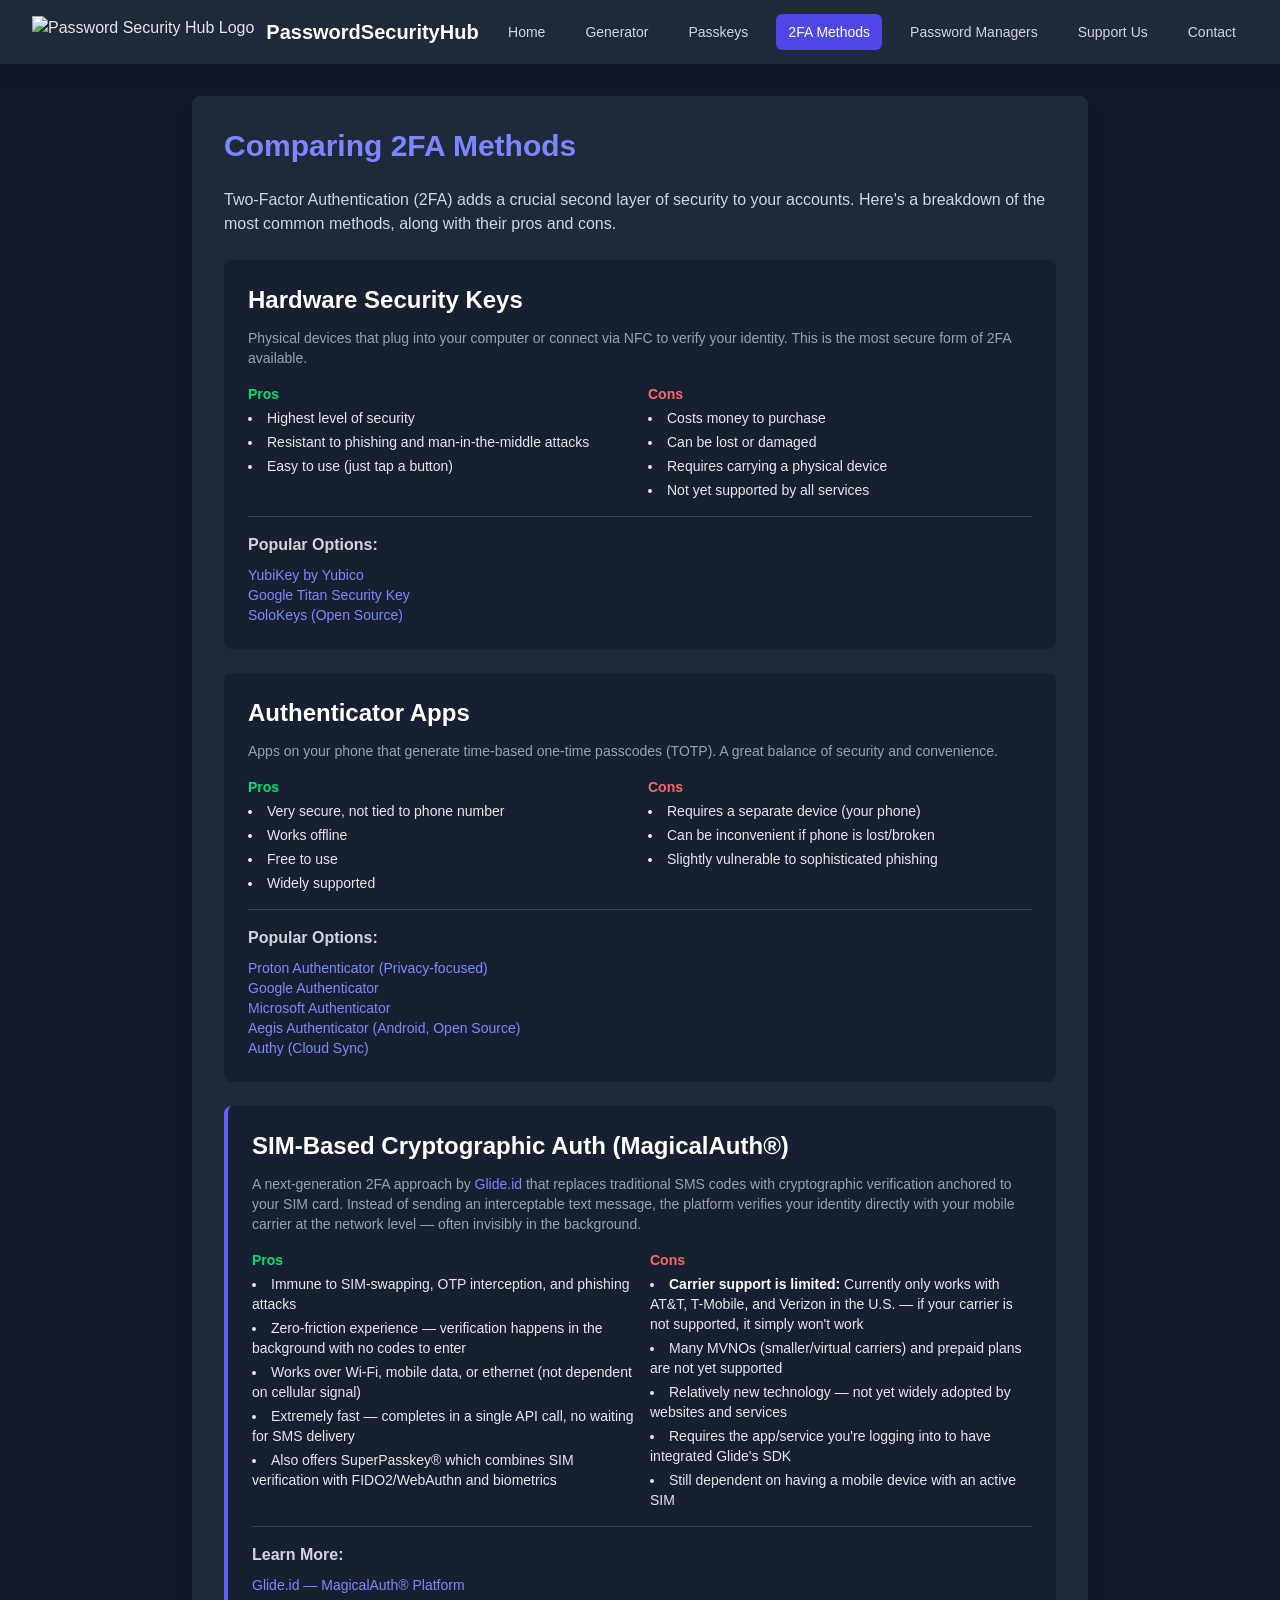
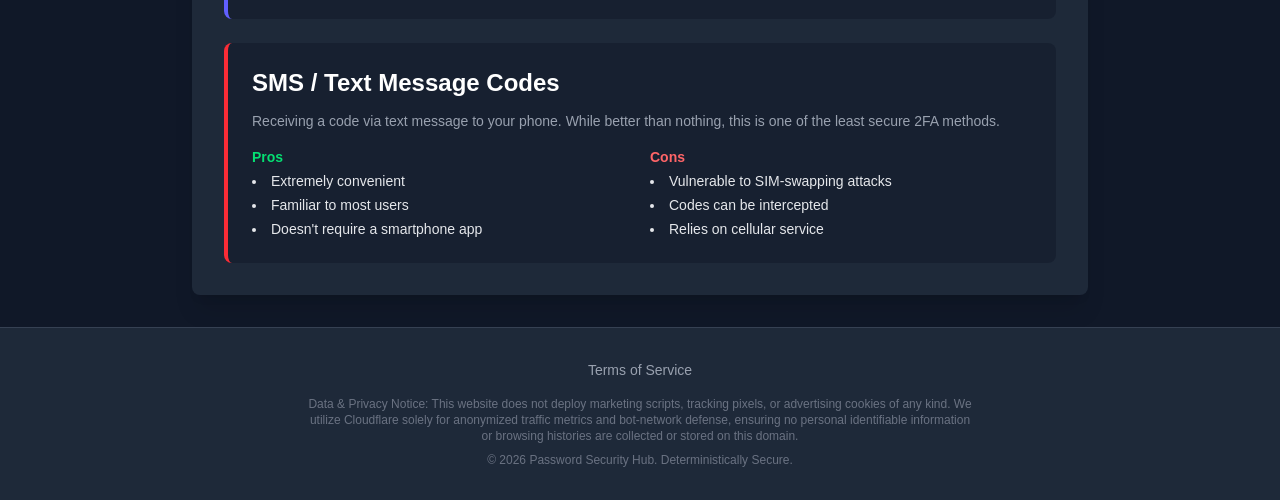
==== 2fa.html @ 4a448cb7 "inital upload" ====
<!DOCTYPE html>
<html lang="en">
<head>
    <meta charset="UTF-8">
    <meta name="viewport" content="width=device-width, initial-scale=1.0">
    <title>2FA Methods - Password Security Hub</title>

    <!-- Favicon -->
    <link rel="icon" type="image/png" href="/favicon-96x96.png" sizes="96x96" />
    <link rel="icon" type="image/svg+xml" href="/favicon.svg" />
    <link rel="shortcut icon" href="/favicon.ico" />
    <link rel="apple-touch-icon" sizes="180x180" href="/apple-touch-icon.png" />

    <!-- PWA Manifest and Theme Color -->
    <link rel="manifest" href="manifest.json">
    <meta name="theme-color" content="#4F46E5">

    <!-- Tailwind CSS for styling -->
    <link rel="stylesheet" href="styles.css">
</head>
<body class="bg-gray-900 text-gray-200">

    <div id="app" class="min-h-screen flex flex-col">
        <!-- Header and Navigation -->
        <header class="bg-gray-800 shadow-lg sticky top-0 z-50">
            <nav class="container mx-auto px-4 sm:px-6 lg:px-8">
                <div class="flex items-center justify-between h-16">
                    <div class="flex-shrink-0 flex items-center cursor-pointer" onclick="window.location.href='index.html'">
                        <img class="h-8 w-auto" src="https://placehold.co/128x128/4F46E5/FFFFFF?text=PSH" alt="Password Security Hub Logo">
                        <span class="text-xl font-bold text-white ml-3">PasswordSecurityHub</span>
                    </div>
                    <!-- Desktop Menu -->
                    <div class="hidden lg:flex items-baseline space-x-4">
                        <a href="index.html" id="nav-home" class="nav-link px-3 py-2 rounded-md text-sm font-medium text-gray-300">Home</a>
                        <a href="generator.html" id="nav-generator" class="nav-link px-3 py-2 rounded-md text-sm font-medium text-gray-300">Generator</a>
                        <a href="passkeys.html" id="nav-passkeys" class="nav-link px-3 py-2 rounded-md text-sm font-medium text-gray-300">Passkeys</a>
                        <a href="2fa.html" id="nav-2fa" class="nav-link active px-3 py-2 rounded-md text-sm font-medium text-gray-300">2FA Methods</a>
                        <a href="managers.html" id="nav-managers" class="nav-link px-3 py-2 rounded-md text-sm font-medium text-gray-300">Password Managers</a>
                        <a href="support.html" id="nav-support" class="nav-link px-3 py-2 rounded-md text-sm font-medium text-gray-300">Support Us</a>
                        <a href="contact.html" id="nav-contact" class="nav-link px-3 py-2 rounded-md text-sm font-medium text-gray-300">Contact</a>
                    </div>
                    <!-- Hamburger Button -->
                    <div class="lg:hidden">
                        <button id="hamburger-button" class="inline-flex items-center justify-center p-2 rounded-md text-gray-400 hover:text-white hover:bg-gray-700 focus:outline-none focus:ring-2 focus:ring-inset focus:ring-white">
                            <span class="sr-only">Open main menu</span>
                            <svg id="hamburger-open-icon" class="block h-6 w-6" xmlns="http://www.w3.org/2000/svg" fill="none" viewBox="0 0 24 24" stroke="currentColor" aria-hidden="true">
                                <path stroke-linecap="round" stroke-linejoin="round" stroke-width="2" d="M4 6h16M4 12h16M4 18h16" />
                            </svg>
                            <svg id="hamburger-close-icon" class="hidden h-6 w-6" xmlns="http://www.w3.org/2000/svg" fill="none" viewBox="0 0 24 24" stroke="currentColor" aria-hidden="true">
                                <path stroke-linecap="round" stroke-linejoin="round" stroke-width="2" d="M6 18L18 6M6 6l12 12" />
                            </svg>
                        </button>
                    </div>
                </div>
            </nav>
            <!-- Mobile menu -->
            <div id="mobile-menu" class="lg:hidden hidden">
                <div class="px-2 pt-2 pb-3 space-y-1 sm:px-3">
                    <a href="index.html" id="mobile-nav-home" class="nav-link block px-3 py-2 rounded-md text-base font-medium text-gray-300">Home</a>
                    <a href="generator.html" id="mobile-nav-generator" class="nav-link block px-3 py-2 rounded-md text-base font-medium text-gray-300">Generator</a>
                    <a href="passkeys.html" id="mobile-nav-passkeys" class="nav-link block px-3 py-2 rounded-md text-base font-medium text-gray-300">Passkeys</a>
                    <a href="2fa.html" id="mobile-nav-2fa" class="nav-link active block px-3 py-2 rounded-md text-base font-medium text-gray-300">2FA Methods</a>
                    <a href="managers.html" id="mobile-nav-managers" class="nav-link block px-3 py-2 rounded-md text-base font-medium text-gray-300">Password Managers</a>
                    <a href="support.html" id="mobile-nav-support" class="nav-link block px-3 py-2 rounded-md text-base font-medium text-gray-300">Support Us</a>
                    <a href="contact.html" id="mobile-nav-contact" class="nav-link block px-3 py-2 rounded-md text-base font-medium text-gray-300">Contact</a>
                </div>
            </div>
        </header>

        <!-- Main Content -->
        <main class="flex-grow container mx-auto px-4 sm:px-6 lg:px-8 py-8">
            <div class="max-w-4xl mx-auto space-y-6">
                <div class="bg-gray-800 p-8 rounded-lg shadow-xl space-y-6">
                    <h2 class="text-3xl font-bold text-indigo-400">Comparing 2FA Methods</h2>
                    <p class="text-gray-300">Two-Factor Authentication (2FA) adds a crucial second layer of security to your accounts. Here's a breakdown of the most common methods, along with their pros and cons.</p>

                    <div class="bg-gray-900/50 p-6 rounded-lg">
                        <h3 class="text-2xl font-semibold mb-3 text-white">Hardware Security Keys</h3>
                        <p class="mb-4 text-sm text-gray-400">Physical devices that plug into your computer or connect via NFC to verify your identity. This is the most secure form of 2FA available.</p>
                        <div class="grid grid-cols-1 md:grid-cols-2 gap-4 text-sm">
                            <div><h4 class="font-bold text-green-400 mb-1">Pros</h4><ul class="list-disc list-inside space-y-1"><li>Highest level of security</li><li>Resistant to phishing and man-in-the-middle attacks</li><li>Easy to use (just tap a button)</li></ul></div>
                            <div><h4 class="font-bold text-red-400 mb-1">Cons</h4><ul class="list-disc list-inside space-y-1"><li>Costs money to purchase</li><li>Can be lost or damaged</li><li>Requires carrying a physical device</li><li>Not yet supported by all services</li></ul></div>
                        </div>
                        <div class="mt-4 border-t border-gray-700 pt-4">
                            <h4 class="font-semibold text-gray-300 mb-2">Popular Options:</h4>
                            <div class="text-sm space-y-1">
                                <a href="https://www.yubico.com/products/" target="_blank" rel="noopener noreferrer" class="font-medium text-indigo-400 hover:underline">YubiKey by Yubico</a><br>
                                <a href="https://store.google.com/product/titan_security_key" target="_blank" rel="noopener noreferrer" class="font-medium text-indigo-400 hover:underline">Google Titan Security Key</a><br>
                                <a href="https://solokeys.com/" target="_blank" rel="noopener noreferrer" class="font-medium text-indigo-400 hover:underline">SoloKeys (Open Source)</a>
                            </div>
                        </div>
                    </div>
                    <div class="bg-gray-900/50 p-6 rounded-lg">
                        <h3 class="text-2xl font-semibold mb-3 text-white">Authenticator Apps</h3>
                        <p class="mb-4 text-sm text-gray-400">Apps on your phone that generate time-based one-time passcodes (TOTP). A great balance of security and convenience.</p>
                        <div class="grid grid-cols-1 md:grid-cols-2 gap-4 text-sm">
                            <div><h4 class="font-bold text-green-400 mb-1">Pros</h4><ul class="list-disc list-inside space-y-1"><li>Very secure, not tied to phone number</li><li>Works offline</li><li>Free to use</li><li>Widely supported</li></ul></div>
                            <div><h4 class="font-bold text-red-400 mb-1">Cons</h4><ul class="list-disc list-inside space-y-1"><li>Requires a separate device (your phone)</li><li>Can be inconvenient if phone is lost/broken</li><li>Slightly vulnerable to sophisticated phishing</li></ul></div>
                        </div>
                        <div class="mt-4 border-t border-gray-700 pt-4">
                            <h4 class="font-semibold text-gray-300 mb-2">Popular Options:</h4>
                            <div class="text-sm space-y-1">
                                <a href="https://proton.me/authenticator" target="_blank" rel="noopener noreferrer" class="font-medium text-indigo-400 hover:underline">Proton Authenticator (Privacy-focused)</a><br>
                                <a href="https://play.google.com/store/apps/details?id=com.google.android.apps.authenticator2" target="_blank" rel="noopener noreferrer" class="font-medium text-indigo-400 hover:underline">Google Authenticator</a><br>
                                <a href="https://www.microsoft.com/en-us/security/mobile-authenticator-app" target="_blank" rel="noopener noreferrer" class="font-medium text-indigo-400 hover:underline">Microsoft Authenticator</a><br>
                                <a href="https://getaegis.app/" target="_blank" rel="noopener noreferrer" class="font-medium text-indigo-400 hover:underline">Aegis Authenticator (Android, Open Source)</a><br>
                                <a href="https://authy.com/" target="_blank" rel="noopener noreferrer" class="font-medium text-indigo-400 hover:underline">Authy (Cloud Sync)</a>
                            </div>
                        </div>
                    </div>
                    <div class="bg-gray-900/50 p-6 rounded-lg border-l-4 border-indigo-500">
                        <h3 class="text-2xl font-semibold mb-3 text-white">SIM-Based Cryptographic Auth (MagicalAuth®)</h3>
                        <p class="mb-4 text-sm text-gray-400">A next-generation 2FA approach by <a href="https://glide.id" target="_blank" rel="noopener noreferrer" class="text-indigo-400 hover:underline">Glide.id</a> that replaces traditional SMS codes with cryptographic verification anchored to your SIM card. Instead of sending an interceptable text message, the platform verifies your identity directly with your mobile carrier at the network level — often invisibly in the background.</p>
                        <div class="grid grid-cols-1 md:grid-cols-2 gap-4 text-sm">
                            <div>
                                <h4 class="font-bold text-green-400 mb-1">Pros</h4>
                                <ul class="list-disc list-inside space-y-1">
                                    <li>Immune to SIM-swapping, OTP interception, and phishing attacks</li>
                                    <li>Zero-friction experience — verification happens in the background with no codes to enter</li>
                                    <li>Works over Wi-Fi, mobile data, or ethernet (not dependent on cellular signal)</li>
                                    <li>Extremely fast — completes in a single API call, no waiting for SMS delivery</li>
                                    <li>Also offers SuperPasskey® which combines SIM verification with FIDO2/WebAuthn and biometrics</li>
                                </ul>
                            </div>
                            <div>
                                <h4 class="font-bold text-red-400 mb-1">Cons</h4>
                                <ul class="list-disc list-inside space-y-1">
                                    <li><strong class="text-white">Carrier support is limited:</strong> Currently only works with AT&T, T-Mobile, and Verizon in the U.S. — if your carrier is not supported, it simply won't work</li>
                                    <li>Many MVNOs (smaller/virtual carriers) and prepaid plans are not yet supported</li>
                                    <li>Relatively new technology — not yet widely adopted by websites and services</li>
                                    <li>Requires the app/service you're logging into to have integrated Glide's SDK</li>
                                    <li>Still dependent on having a mobile device with an active SIM</li>
                                </ul>
                            </div>
                        </div>
                        <div class="mt-4 border-t border-gray-700 pt-4">
                            <h4 class="font-semibold text-gray-300 mb-2">Learn More:</h4>
                            <div class="text-sm space-y-1">
                                <a href="https://glide.id" target="_blank" rel="noopener noreferrer" class="font-medium text-indigo-400 hover:underline">Glide.id — MagicalAuth® Platform</a>
                            </div>
                        </div>
                    </div>
                    <div class="bg-gray-900/50 p-6 rounded-lg border-l-4 border-red-500">
                        <h3 class="text-2xl font-semibold mb-3 text-white">SMS / Text Message Codes</h3>
                        <p class="mb-4 text-sm text-gray-400">Receiving a code via text message to your phone. While better than nothing, this is one of the least secure 2FA methods.</p>
                        <div class="grid grid-cols-1 md:grid-cols-2 gap-4 text-sm">
                            <div>
                                <h4 class="font-bold text-green-400 mb-1">Pros</h4>
                                <ul class="list-disc list-inside space-y-1">
                                    <li>Extremely convenient</li>
                                    <li>Familiar to most users</li>
                                    <li>Doesn't require a smartphone app</li>
                                </ul>
                            </div>
                            <div>
                                <h4 class="font-bold text-red-400 mb-1">Cons</h4>
                                <ul class="list-disc list-inside space-y-1">
                                    <li>Vulnerable to SIM-swapping attacks</li>
                                    <li>Codes can be intercepted</li>
                                    <li>Relies on cellular service</li>
                                </ul>
                            </div>
                        </div>
                    </div>
                </div>
            </div>
        </main>

        <!-- Footer -->
        <footer class="bg-gray-800 border-t border-gray-700 py-8">
            <div class="container mx-auto px-4 text-center">
                <div class="flex justify-center space-x-6 mb-4 text-sm text-gray-400">
                    <a href="tos.html" class="hover:text-white">Terms of Service</a>
                </div>
                <p class="text-xs text-gray-500 max-w-2xl mx-auto mb-2">Data & Privacy Notice: This website does not deploy marketing scripts, tracking pixels, or advertising cookies of any kind. We utilize Cloudflare solely for anonymized traffic metrics and bot-network defense, ensuring no personal identifiable information or browsing histories are collected or stored on this domain.</p>
                <p class="text-xs text-gray-500">&copy; 2026 Password Security Hub. Deterministically Secure.</p>
            </div>
        </footer>
    </div>

    <!-- Scripts -->
    <script src="shared.js"></script>
</body>
</html>
---- styles.css ----
/*! tailwindcss v4.3.3 | MIT License | https://tailwindcss.com */
@layer properties{@supports (((-webkit-hyphens:none)) and (not (margin-trim:inline))) or ((-moz-orient:inline) and (not (color:rgb(from red r g b)))){*,:before,:after,::backdrop{--tw-rotate-x:initial;--tw-rotate-y:initial;--tw-rotate-z:initial;--tw-skew-x:initial;--tw-skew-y:initial;--tw-space-y-reverse:0;--tw-space-x-reverse:0;--tw-border-style:solid;--tw-leading:initial;--tw-font-weight:initial;--tw-tracking:initial;--tw-shadow:0 0 #0000;--tw-shadow-color:initial;--tw-shadow-alpha:100%;--tw-inset-shadow:0 0 #0000;--tw-inset-shadow-color:initial;--tw-inset-shadow-alpha:100%;--tw-ring-color:initial;--tw-ring-shadow:0 0 #0000;--tw-inset-ring-color:initial;--tw-inset-ring-shadow:0 0 #0000;--tw-ring-inset:initial;--tw-ring-offset-width:0px;--tw-ring-offset-color:#fff;--tw-ring-offset-shadow:0 0 #0000;--tw-blur:initial;--tw-brightness:initial;--tw-contrast:initial;--tw-grayscale:initial;--tw-hue-rotate:initial;--tw-invert:initial;--tw-opacity:initial;--tw-saturate:initial;--tw-sepia:initial;--tw-drop-shadow:initial;--tw-drop-shadow-color:initial;--tw-drop-shadow-alpha:100%;--tw-drop-shadow-size:initial;--tw-duration:initial;--tw-scale-x:1;--tw-scale-y:1;--tw-scale-z:1;--tw-translate-x:0;--tw-translate-y:0;--tw-translate-z:0}}}@layer theme{:root,:host{--font-sans:-apple-system, BlinkMacSystemFont, "Segoe UI", Roboto, "Helvetica Neue", "Noto Sans", Arial, sans-serif, "Apple Color Emoji", "Segoe UI Emoji", "Segoe UI Symbol", "Noto Color Emoji";--font-mono:ui-monospace, SFMono-Regular, Menlo, Monaco, Consolas, "Liberation Mono", "Courier New", monospace;--color-red-400:oklch(70.4% .191 22.216);--color-red-500:oklch(63.7% .237 25.331);--color-yellow-400:oklch(85.2% .199 91.936);--color-yellow-500:oklch(79.5% .184 86.047);--color-yellow-600:oklch(68.1% .162 75.834);--color-green-300:oklch(87.1% .15 154.449);--color-green-400:oklch(79.2% .209 151.711);--color-green-600:oklch(62.7% .194 149.214);--color-green-700:oklch(52.7% .154 150.069);--color-green-900:oklch(39.3% .095 152.535);--color-emerald-600:oklch(59.6% .145 163.225);--color-emerald-700:oklch(50.8% .118 165.612);--color-indigo-300:oklch(78.5% .115 274.713);--color-indigo-400:oklch(67.3% .182 276.935);--color-indigo-500:oklch(58.5% .233 277.117);--color-indigo-600:oklch(51.1% .262 276.966);--color-indigo-700:oklch(45.7% .24 277.023);--color-indigo-800:oklch(39.8% .195 277.366);--color-indigo-950:oklch(25.7% .09 281.288);--color-gray-200:oklch(92.8% .006 264.531);--color-gray-300:oklch(87.2% .01 258.338);--color-gray-400:oklch(70.7% .022 261.325);--color-gray-500:oklch(55.1% .027 264.364);--color-gray-600:oklch(44.6% .03 256.802);--color-gray-700:oklch(37.3% .034 259.733);--color-gray-800:oklch(27.8% .033 256.848);--color-gray-900:oklch(21% .034 264.665);--color-gray-950:oklch(13% .028 261.692);--color-black:#000;--color-white:#fff;--spacing:.25rem;--container-sm:24rem;--container-lg:32rem;--container-xl:36rem;--container-2xl:42rem;--container-4xl:56rem;--container-7xl:80rem;--text-xs:.75rem;--text-xs--line-height:calc(1 / .75);--text-sm:.875rem;--text-sm--line-height:calc(1.25 / .875);--text-base:1rem;--text-base--line-height:calc(1.5 / 1);--text-lg:1.125rem;--text-lg--line-height:calc(1.75 / 1.125);--text-xl:1.25rem;--text-xl--line-height:calc(1.75 / 1.25);--text-2xl:1.5rem;--text-2xl--line-height:calc(2 / 1.5);--text-3xl:1.875rem;--text-3xl--line-height:calc(2.25 / 1.875);--text-4xl:2.25rem;--text-4xl--line-height:calc(2.5 / 2.25);--text-5xl:3rem;--text-5xl--line-height:1;--font-weight-medium:500;--font-weight-semibold:600;--font-weight-bold:700;--tracking-wide:.025em;--tracking-wider:.05em;--leading-relaxed:1.625;--radius-md:.375rem;--radius-lg:.5rem;--radius-xl:.75rem;--default-transition-duration:.15s;--default-transition-timing-function:cubic-bezier(.4, 0, .2, 1);--default-font-family:var(--font-sans);--default-mono-font-family:var(--font-mono)}}@layer base{*,:after,:before,::backdrop{box-sizing:border-box;border:0 solid;margin:0;padding:0}::file-selector-button{box-sizing:border-box;border:0 solid;margin:0;padding:0}html,:host{-webkit-text-size-adjust:100%;tab-size:4;line-height:1.5;font-family:var(--default-font-family,-apple-system, BlinkMacSystemFont, "Segoe UI", Roboto, "Helvetica Neue", "Noto Sans", Arial, sans-serif, "Apple Color Emoji", "Segoe UI Emoji", "Segoe UI Symbol", "Noto Color Emoji");font-feature-settings:var(--default-font-feature-settings,normal);font-variation-settings:var(--default-font-variation-settings,normal);-webkit-tap-highlight-color:transparent}hr{height:0;color:inherit;border-top-width:1px}abbr:where([title]){-webkit-text-decoration:underline dotted;text-decoration:underline dotted}h1,h2,h3,h4,h5,h6{font-size:inherit;font-weight:inherit}a{color:inherit;-webkit-text-decoration:inherit;-webkit-text-decoration:inherit;-webkit-text-decoration:inherit;text-decoration:inherit}b,strong{font-weight:bolder}code,kbd,samp,pre{font-family:var(--default-mono-font-family,ui-monospace, SFMono-Regular, Menlo, Monaco, Consolas, "Liberation Mono", "Courier New", monospace);font-feature-settings:var(--default-mono-font-feature-settings,normal);font-variation-settings:var(--default-mono-font-variation-settings,normal);font-size:1em}small{font-size:80%}sub,sup{vertical-align:baseline;font-size:75%;line-height:0;position:relative}sub{bottom:-.25em}sup{top:-.5em}table{text-indent:0;border-color:inherit;border-collapse:collapse}:-moz-focusring:where(:not(iframe)){outline:auto}progress{vertical-align:baseline}summary{display:list-item}ol,ul,menu{list-style:none}img,svg,video,canvas,audio,iframe,embed,object{vertical-align:middle;display:block}img,video{max-width:100%;height:auto}button,input,select,optgroup,textarea{font:inherit;font-feature-settings:inherit;font-variation-settings:inherit;letter-spacing:inherit;color:inherit;opacity:1;background-color:#0000;border-radius:0}::file-selector-button{font:inherit;font-feature-settings:inherit;font-variation-settings:inherit;letter-spacing:inherit;color:inherit;opacity:1;background-color:#0000;border-radius:0}:where(select:is([multiple],[size])) optgroup{font-weight:bolder}:where(select:is([multiple],[size])) optgroup option{padding-inline-start:20px}::file-selector-button{margin-inline-end:4px}::placeholder{opacity:1}@supports (not ((-webkit-appearance:-apple-pay-button))) or (contain-intrinsic-size:1px){::placeholder{color:currentColor}@supports (color:color-mix(in lab, red, red)){::placeholder{color:color-mix(in oklab, currentcolor 50%, transparent)}}}textarea{resize:vertical}::-webkit-search-decoration{-webkit-appearance:none}::-webkit-date-and-time-value{min-height:1lh;text-align:inherit}::-webkit-datetime-edit{display:inline-flex}::-webkit-datetime-edit-fields-wrapper{padding:0}::-webkit-datetime-edit{padding-block:0}::-webkit-datetime-edit-year-field{padding-block:0}::-webkit-datetime-edit-month-field{padding-block:0}::-webkit-datetime-edit-day-field{padding-block:0}::-webkit-datetime-edit-hour-field{padding-block:0}::-webkit-datetime-edit-minute-field{padding-block:0}::-webkit-datetime-edit-second-field{padding-block:0}::-webkit-datetime-edit-millisecond-field{padding-block:0}::-webkit-datetime-edit-meridiem-field{padding-block:0}::-webkit-calendar-picker-indicator{line-height:1}:-moz-ui-invalid{box-shadow:none}button,input:where([type=button],[type=reset],[type=submit]){appearance:button}::file-selector-button{appearance:button}::-webkit-inner-spin-button{height:auto}::-webkit-outer-spin-button{height:auto}[hidden]:where(:not([hidden=until-found])){display:none!important}}@layer components;@layer utilities{.invisible{visibility:hidden}.visible{visibility:visible}.sr-only{clip-path:inset(50%);white-space:nowrap;border-width:0;width:1px;height:1px;margin:-1px;padding:0;position:absolute;overflow:hidden}.absolute{position:absolute}.fixed{position:fixed}.relative{position:relative}.sticky{position:sticky}.inset-0{inset:0}.inset-y-0{inset-block:0}.top-0{top:0}.top-2{top:calc(var(--spacing) * 2)}.right-0{right:0}.left-3{left:calc(var(--spacing) * 3)}.z-50{z-index:50}.container{width:100%}@media (min-width:40rem){.container{max-width:40rem}}@media (min-width:48rem){.container{max-width:48rem}}@media (min-width:64rem){.container{max-width:64rem}}@media (min-width:80rem){.container{max-width:80rem}}@media (min-width:96rem){.container{max-width:96rem}}.mx-auto{margin-inline:auto}.my-6{margin-block:calc(var(--spacing) * 6)}.mt-1{margin-top:var(--spacing)}.mt-2{margin-top:calc(var(--spacing) * 2)}.mt-3{margin-top:calc(var(--spacing) * 3)}.mt-4{margin-top:calc(var(--spacing) * 4)}.mt-6{margin-top:calc(var(--spacing) * 6)}.mr-2{margin-right:calc(var(--spacing) * 2)}.mb-1{margin-bottom:var(--spacing)}.mb-2{margin-bottom:calc(var(--spacing) * 2)}.mb-3{margin-bottom:calc(var(--spacing) * 3)}.mb-4{margin-bottom:calc(var(--spacing) * 4)}.mb-6{margin-bottom:calc(var(--spacing) * 6)}.mb-8{margin-bottom:calc(var(--spacing) * 8)}.ml-2{margin-left:calc(var(--spacing) * 2)}.ml-3{margin-left:calc(var(--spacing) * 3)}.block{display:block}.contents{display:contents}.flex{display:flex}.grid{display:grid}.hidden{display:none}.inline-block{display:inline-block}.inline-flex{display:inline-flex}.table{display:table}.h-2{height:calc(var(--spacing) * 2)}.h-4{height:calc(var(--spacing) * 4)}.h-5{height:calc(var(--spacing) * 5)}.h-6{height:calc(var(--spacing) * 6)}.h-8{height:calc(var(--spacing) * 8)}.h-10{height:calc(var(--spacing) * 10)}.h-12{height:calc(var(--spacing) * 12)}.h-16{height:calc(var(--spacing) * 16)}.h-64{height:calc(var(--spacing) * 64)}.h-fit{height:fit-content}.min-h-screen{min-height:100vh}.w-4{width:calc(var(--spacing) * 4)}.w-5{width:calc(var(--spacing) * 5)}.w-6{width:calc(var(--spacing) * 6)}.w-8{width:calc(var(--spacing) * 8)}.w-12{width:calc(var(--spacing) * 12)}.w-16{width:calc(var(--spacing) * 16)}.w-auto{width:auto}.w-full{width:100%}.max-w-2xl{max-width:var(--container-2xl)}.max-w-4xl{max-width:var(--container-4xl)}.max-w-7xl{max-width:var(--container-7xl)}.max-w-\[24rem\]{max-width:24rem}.max-w-\[240px\]{max-width:240px}.max-w-lg{max-width:var(--container-lg)}.max-w-sm{max-width:var(--container-sm)}.max-w-xl{max-width:var(--container-xl)}.flex-shrink-0{flex-shrink:0}.flex-grow{flex-grow:1}.transform{transform:var(--tw-rotate-x,) var(--tw-rotate-y,) var(--tw-rotate-z,) var(--tw-skew-x,) var(--tw-skew-y,)}.cursor-pointer{cursor:pointer}.list-inside{list-style-position:inside}.list-disc{list-style-type:disc}.appearance-none{appearance:none}.grid-cols-1{grid-template-columns:repeat(1,minmax(0,1fr))}.grid-cols-10{grid-template-columns:repeat(10,minmax(0,1fr))}.flex-col{flex-direction:column}.flex-wrap{flex-wrap:wrap}.items-baseline{align-items:baseline}.items-center{align-items:center}.justify-between{justify-content:space-between}.justify-center{justify-content:center}.justify-end{justify-content:flex-end}.gap-1{gap:var(--spacing)}.gap-1\.5{gap:calc(var(--spacing) * 1.5)}.gap-3{gap:calc(var(--spacing) * 3)}.gap-4{gap:calc(var(--spacing) * 4)}.gap-6{gap:calc(var(--spacing) * 6)}.gap-8{gap:calc(var(--spacing) * 8)}:where(.space-y-1>:not(:last-child)){--tw-space-y-reverse:0;margin-block-start:calc(var(--spacing) * var(--tw-space-y-reverse));margin-block-end:calc(var(--spacing) * calc(1 - var(--tw-space-y-reverse)))}:where(.space-y-2>:not(:last-child)){--tw-space-y-reverse:0;margin-block-start:calc(calc(var(--spacing) * 2) * var(--tw-space-y-reverse));margin-block-end:calc(calc(var(--spacing) * 2) * calc(1 - var(--tw-space-y-reverse)))}:where(.space-y-3>:not(:last-child)){--tw-space-y-reverse:0;margin-block-start:calc(calc(var(--spacing) * 3) * var(--tw-space-y-reverse));margin-block-end:calc(calc(var(--spacing) * 3) * calc(1 - var(--tw-space-y-reverse)))}:where(.space-y-4>:not(:last-child)){--tw-space-y-reverse:0;margin-block-start:calc(calc(var(--spacing) * 4) * var(--tw-space-y-reverse));margin-block-end:calc(calc(var(--spacing) * 4) * calc(1 - var(--tw-space-y-reverse)))}:where(.space-y-6>:not(:last-child)){--tw-space-y-reverse:0;margin-block-start:calc(calc(var(--spacing) * 6) * var(--tw-space-y-reverse));margin-block-end:calc(calc(var(--spacing) * 6) * calc(1 - var(--tw-space-y-reverse)))}:where(.space-y-8>:not(:last-child)){--tw-space-y-reverse:0;margin-block-start:calc(calc(var(--spacing) * 8) * var(--tw-space-y-reverse));margin-block-end:calc(calc(var(--spacing) * 8) * calc(1 - var(--tw-space-y-reverse)))}:where(.space-x-2>:not(:last-child)){--tw-space-x-reverse:0;margin-inline-start:calc(calc(var(--spacing) * 2) * var(--tw-space-x-reverse));margin-inline-end:calc(calc(var(--spacing) * 2) * calc(1 - var(--tw-space-x-reverse)))}:where(.space-x-4>:not(:last-child)){--tw-space-x-reverse:0;margin-inline-start:calc(calc(var(--spacing) * 4) * var(--tw-space-x-reverse));margin-inline-end:calc(calc(var(--spacing) * 4) * calc(1 - var(--tw-space-x-reverse)))}:where(.space-x-6>:not(:last-child)){--tw-space-x-reverse:0;margin-inline-start:calc(calc(var(--spacing) * 6) * var(--tw-space-x-reverse));margin-inline-end:calc(calc(var(--spacing) * 6) * calc(1 - var(--tw-space-x-reverse)))}.truncate{text-overflow:ellipsis;white-space:nowrap;overflow:hidden}.rounded{border-radius:.25rem}.rounded-lg{border-radius:var(--radius-lg)}.rounded-md{border-radius:var(--radius-md)}.rounded-xl{border-radius:var(--radius-xl)}.rounded-r-lg{border-top-right-radius:var(--radius-lg);border-bottom-right-radius:var(--radius-lg)}.rounded-r-md{border-top-right-radius:var(--radius-md);border-bottom-right-radius:var(--radius-md)}.border{border-style:var(--tw-border-style);border-width:1px}.border-2{border-style:var(--tw-border-style);border-width:2px}.border-t{border-top-style:var(--tw-border-style);border-top-width:1px}.border-b{border-bottom-style:var(--tw-border-style);border-bottom-width:1px}.border-l-4{border-left-style:var(--tw-border-style);border-left-width:4px}.border-dashed{--tw-border-style:dashed;border-style:dashed}.border-gray-600{border-color:var(--color-gray-600)}.border-gray-700{border-color:var(--color-gray-700)}.border-gray-700\/50{border-color:#36415380}@supports (color:color-mix(in lab, red, red)){.border-gray-700\/50{border-color:color-mix(in oklab, var(--color-gray-700) 50%, transparent)}}.border-green-700{border-color:var(--color-green-700)}.border-indigo-500{border-color:var(--color-indigo-500)}.border-indigo-500\/50{border-color:#625fff80}@supports (color:color-mix(in lab, red, red)){.border-indigo-500\/50{border-color:color-mix(in oklab, var(--color-indigo-500) 50%, transparent)}}.border-indigo-800\/40{border-color:#372aac66}@supports (color:color-mix(in lab, red, red)){.border-indigo-800\/40{border-color:color-mix(in oklab, var(--color-indigo-800) 40%, transparent)}}.border-red-500{border-color:var(--color-red-500)}.bg-black{background-color:var(--color-black)}.bg-black\/80{background-color:#000c}@supports (color:color-mix(in lab, red, red)){.bg-black\/80{background-color:color-mix(in oklab, var(--color-black) 80%, transparent)}}.bg-emerald-600{background-color:var(--color-emerald-600)}.bg-gray-600{background-color:var(--color-gray-600)}.bg-gray-700{background-color:var(--color-gray-700)}.bg-gray-800{background-color:var(--color-gray-800)}.bg-gray-800\/50{background-color:#1e293980}@supports (color:color-mix(in lab, red, red)){.bg-gray-800\/50{background-color:color-mix(in oklab, var(--color-gray-800) 50%, transparent)}}.bg-gray-900{background-color:var(--color-gray-900)}.bg-gray-900\/50{background-color:#10182880}@supports (color:color-mix(in lab, red, red)){.bg-gray-900\/50{background-color:color-mix(in oklab, var(--color-gray-900) 50%, transparent)}}.bg-gray-900\/70{background-color:#101828b3}@supports (color:color-mix(in lab, red, red)){.bg-gray-900\/70{background-color:color-mix(in oklab, var(--color-gray-900) 70%, transparent)}}.bg-gray-950{background-color:var(--color-gray-950)}.bg-green-600{background-color:var(--color-green-600)}.bg-green-900\/50{background-color:#0d542b80}@supports (color:color-mix(in lab, red, red)){.bg-green-900\/50{background-color:color-mix(in oklab, var(--color-green-900) 50%, transparent)}}.bg-indigo-600{background-color:var(--color-indigo-600)}.bg-indigo-950{background-color:var(--color-indigo-950)}.bg-indigo-950\/60{background-color:#1e1a4d99}@supports (color:color-mix(in lab, red, red)){.bg-indigo-950\/60{background-color:color-mix(in oklab, var(--color-indigo-950) 60%, transparent)}}.bg-yellow-500{background-color:var(--color-yellow-500)}.p-2{padding:calc(var(--spacing) * 2)}.p-3{padding:calc(var(--spacing) * 3)}.p-4{padding:calc(var(--spacing) * 4)}.p-5{padding:calc(var(--spacing) * 5)}.p-6{padding:calc(var(--spacing) * 6)}.p-8{padding:calc(var(--spacing) * 8)}.px-2{padding-inline:calc(var(--spacing) * 2)}.px-3{padding-inline:calc(var(--spacing) * 3)}.px-4{padding-inline:calc(var(--spacing) * 4)}.px-6{padding-inline:calc(var(--spacing) * 6)}.px-8{padding-inline:calc(var(--spacing) * 8)}.py-0\.5{padding-block:calc(var(--spacing) * .5)}.py-2{padding-block:calc(var(--spacing) * 2)}.py-3{padding-block:calc(var(--spacing) * 3)}.py-4{padding-block:calc(var(--spacing) * 4)}.py-8{padding-block:calc(var(--spacing) * 8)}.pt-2{padding-top:calc(var(--spacing) * 2)}.pt-4{padding-top:calc(var(--spacing) * 4)}.pr-2{padding-right:calc(var(--spacing) * 2)}.pr-28{padding-right:calc(var(--spacing) * 28)}.pr-36{padding-right:calc(var(--spacing) * 36)}.pb-2{padding-bottom:calc(var(--spacing) * 2)}.pb-3{padding-bottom:calc(var(--spacing) * 3)}.pb-4{padding-bottom:calc(var(--spacing) * 4)}.pl-4{padding-left:calc(var(--spacing) * 4)}.text-center{text-align:center}.text-left{text-align:left}.font-mono{font-family:var(--font-mono)}.font-sans{font-family:var(--font-sans)}.text-2xl{font-size:var(--text-2xl);line-height:var(--tw-leading,var(--text-2xl--line-height))}.text-3xl{font-size:var(--text-3xl);line-height:var(--tw-leading,var(--text-3xl--line-height))}.text-4xl{font-size:var(--text-4xl);line-height:var(--tw-leading,var(--text-4xl--line-height))}.text-5xl{font-size:var(--text-5xl);line-height:var(--tw-leading,var(--text-5xl--line-height))}.text-base{font-size:var(--text-base);line-height:var(--tw-leading,var(--text-base--line-height))}.text-lg{font-size:var(--text-lg);line-height:var(--tw-leading,var(--text-lg--line-height))}.text-sm{font-size:var(--text-sm);line-height:var(--tw-leading,var(--text-sm--line-height))}.text-xl{font-size:var(--text-xl);line-height:var(--tw-leading,var(--text-xl--line-height))}.text-xs{font-size:var(--text-xs);line-height:var(--tw-leading,var(--text-xs--line-height))}.text-\[10px\]{font-size:10px}.text-\[11px\]{font-size:11px}.leading-relaxed{--tw-leading:var(--leading-relaxed);line-height:var(--leading-relaxed)}.font-bold{--tw-font-weight:var(--font-weight-bold);font-weight:var(--font-weight-bold)}.font-medium{--tw-font-weight:var(--font-weight-medium);font-weight:var(--font-weight-medium)}.font-semibold{--tw-font-weight:var(--font-weight-semibold);font-weight:var(--font-weight-semibold)}.tracking-wide{--tw-tracking:var(--tracking-wide);letter-spacing:var(--tracking-wide)}.tracking-wider{--tw-tracking:var(--tracking-wider);letter-spacing:var(--tracking-wider)}.break-all{word-break:break-all}.text-gray-200{color:var(--color-gray-200)}.text-gray-300{color:var(--color-gray-300)}.text-gray-400{color:var(--color-gray-400)}.text-gray-500{color:var(--color-gray-500)}.text-gray-900{color:var(--color-gray-900)}.text-green-300{color:var(--color-green-300)}.text-green-400{color:var(--color-green-400)}.text-indigo-300{color:var(--color-indigo-300)}.text-indigo-400{color:var(--color-indigo-400)}.text-indigo-600{color:var(--color-indigo-600)}.text-red-400{color:var(--color-red-400)}.text-white{color:var(--color-white)}.text-yellow-400{color:var(--color-yellow-400)}.uppercase{text-transform:uppercase}.italic{font-style:italic}.underline{text-decoration-line:underline}.opacity-0{opacity:0}.shadow{--tw-shadow:0 1px 3px 0 var(--tw-shadow-color,#0000001a), 0 1px 2px -1px var(--tw-shadow-color,#0000001a);box-shadow:var(--tw-inset-shadow), var(--tw-inset-ring-shadow), var(--tw-ring-offset-shadow), var(--tw-ring-shadow), var(--tw-shadow)}.shadow-lg{--tw-shadow:0 10px 15px -3px var(--tw-shadow-color,#0000001a), 0 4px 6px -4px var(--tw-shadow-color,#0000001a);box-shadow:var(--tw-inset-shadow), var(--tw-inset-ring-shadow), var(--tw-ring-offset-shadow), var(--tw-ring-shadow), var(--tw-shadow)}.shadow-md{--tw-shadow:0 4px 6px -1px var(--tw-shadow-color,#0000001a), 0 2px 4px -2px var(--tw-shadow-color,#0000001a);box-shadow:var(--tw-inset-shadow), var(--tw-inset-ring-shadow), var(--tw-ring-offset-shadow), var(--tw-ring-shadow), var(--tw-shadow)}.shadow-xl{--tw-shadow:0 20px 25px -5px var(--tw-shadow-color,#0000001a), 0 8px 10px -6px var(--tw-shadow-color,#0000001a);box-shadow:var(--tw-inset-shadow), var(--tw-inset-ring-shadow), var(--tw-ring-offset-shadow), var(--tw-ring-shadow), var(--tw-shadow)}.filter{filter:var(--tw-blur,) var(--tw-brightness,) var(--tw-contrast,) var(--tw-grayscale,) var(--tw-hue-rotate,) var(--tw-invert,) var(--tw-saturate,) var(--tw-sepia,) var(--tw-drop-shadow,)}.transition{transition-property:color,background-color,border-color,outline-color,text-decoration-color,fill,stroke,--tw-gradient-from,--tw-gradient-via,--tw-gradient-to,opacity,box-shadow,transform,translate,scale,rotate,filter,-webkit-backdrop-filter,backdrop-filter,display,content-visibility,overlay,pointer-events;transition-timing-function:var(--tw-ease,var(--default-transition-timing-function));transition-duration:var(--tw-duration,var(--default-transition-duration))}.transition-all{transition-property:all;transition-timing-function:var(--tw-ease,var(--default-transition-timing-function));transition-duration:var(--tw-duration,var(--default-transition-duration))}.transition-colors{transition-property:color,background-color,border-color,outline-color,text-decoration-color,fill,stroke,--tw-gradient-from,--tw-gradient-via,--tw-gradient-to;transition-timing-function:var(--tw-ease,var(--default-transition-timing-function));transition-duration:var(--tw-duration,var(--default-transition-duration))}.transition-opacity{transition-property:opacity;transition-timing-function:var(--tw-ease,var(--default-transition-timing-function));transition-duration:var(--tw-duration,var(--default-transition-duration))}.duration-100{--tw-duration:.1s;transition-duration:.1s}.duration-300{--tw-duration:.3s;transition-duration:.3s}.outline-none{--tw-outline-style:none;outline-style:none}@media (hover:hover){.group-hover\:text-indigo-400:is(:where(.group):hover *){color:var(--color-indigo-400)}.group-hover\:opacity-100:is(:where(.group):hover *){opacity:1}}.selection\:bg-indigo-500\/30 ::selection{background-color:#625fff4d}@supports (color:color-mix(in lab, red, red)){.selection\:bg-indigo-500\/30 ::selection{background-color:color-mix(in oklab, var(--color-indigo-500) 30%, transparent)}}.selection\:bg-indigo-500\/30::selection{background-color:#625fff4d}@supports (color:color-mix(in lab, red, red)){.selection\:bg-indigo-500\/30::selection{background-color:color-mix(in oklab, var(--color-indigo-500) 30%, transparent)}}@media (hover:hover){.hover\:scale-102:hover{--tw-scale-x:102%;--tw-scale-y:102%;--tw-scale-z:102%;scale:var(--tw-scale-x) var(--tw-scale-y)}.hover\:border-indigo-500:hover{border-color:var(--color-indigo-500)}.hover\:bg-emerald-700:hover{background-color:var(--color-emerald-700)}.hover\:bg-gray-500:hover{background-color:var(--color-gray-500)}.hover\:bg-gray-600:hover{background-color:var(--color-gray-600)}.hover\:bg-gray-700:hover{background-color:var(--color-gray-700)}.hover\:bg-green-700:hover{background-color:var(--color-green-700)}.hover\:bg-indigo-500:hover{background-color:var(--color-indigo-500)}.hover\:bg-indigo-700:hover{background-color:var(--color-indigo-700)}.hover\:bg-yellow-600:hover{background-color:var(--color-yellow-600)}.hover\:text-indigo-300:hover{color:var(--color-indigo-300)}.hover\:text-white:hover{color:var(--color-white)}.hover\:underline:hover{text-decoration-line:underline}}.focus\:border-indigo-500:focus{border-color:var(--color-indigo-500)}.focus\:ring-2:focus{--tw-ring-shadow:var(--tw-ring-inset,) 0 0 0 calc(2px + var(--tw-ring-offset-width)) var(--tw-ring-color,currentcolor);box-shadow:var(--tw-inset-shadow), var(--tw-inset-ring-shadow), var(--tw-ring-offset-shadow), var(--tw-ring-shadow), var(--tw-shadow)}.focus\:ring-indigo-500:focus{--tw-ring-color:var(--color-indigo-500)}.focus\:ring-white:focus{--tw-ring-color:var(--color-white)}.focus\:ring-offset-2:focus{--tw-ring-offset-width:2px;--tw-ring-offset-shadow:var(--tw-ring-inset,) 0 0 0 var(--tw-ring-offset-width) var(--tw-ring-offset-color)}.focus\:ring-offset-gray-800:focus{--tw-ring-offset-color:var(--color-gray-800)}.focus\:outline-none:focus{--tw-outline-style:none;outline-style:none}.focus\:ring-inset:focus{--tw-ring-inset:inset}.active\:translate-y-0\.5:active{--tw-translate-y:calc(var(--spacing) * .5);translate:var(--tw-translate-x) var(--tw-translate-y)}@media (min-width:40rem){.sm\:w-10{width:calc(var(--spacing) * 10)}.sm\:w-16{width:calc(var(--spacing) * 16)}.sm\:w-20{width:calc(var(--spacing) * 20)}.sm\:grid-cols-3{grid-template-columns:repeat(3,minmax(0,1fr))}.sm\:px-3{padding-inline:calc(var(--spacing) * 3)}.sm\:px-6{padding-inline:calc(var(--spacing) * 6)}.sm\:text-sm{font-size:var(--text-sm);line-height:var(--tw-leading,var(--text-sm--line-height))}}@media (min-width:48rem){.md\:col-span-2{grid-column:span 2/span 2}.md\:grid-cols-2{grid-template-columns:repeat(2,minmax(0,1fr))}.md\:p-8{padding:calc(var(--spacing) * 8)}}@media (min-width:64rem){.lg\:col-span-2{grid-column:span 2/span 2}.lg\:col-span-3{grid-column:span 3/span 3}.lg\:flex{display:flex}.lg\:hidden{display:none}.lg\:grid-cols-3{grid-template-columns:repeat(3,minmax(0,1fr))}.lg\:grid-cols-5{grid-template-columns:repeat(5,minmax(0,1fr))}.lg\:px-8{padding-inline:calc(var(--spacing) * 8)}}}body{font-family:Inter,sans-serif}input[type=range]::-webkit-slider-runnable-track{background:#4f46e5;border-radius:.5rem;height:.5rem}input[type=range]::-moz-range-track{background:#4f46e5;border-radius:.5rem;height:.5rem}input[type=range]::-webkit-slider-thumb{appearance:none;background-color:#eef2ff;border:2px solid #4f46e5;border-radius:9999px;width:1.25rem;height:1.25rem;margin-top:-.375rem}input[type=range]::-moz-range-thumb{background-color:#eef2ff;border:2px solid #4f46e5;border-radius:9999px;width:1.25rem;height:1.25rem}.nav-link{transition:all .2s ease-in-out}.nav-link.active{color:#fff;background-color:#4f46e5}.nav-link:not(.active):hover{background-color:#374151}.virtual-keyboard{background-color:#1f2937;border:1px solid #4b5563;border-radius:.5rem;margin-top:.5rem;padding:1rem}.keyboard-row{justify-content:center;margin-bottom:.5rem;display:flex}.keyboard-row:last-child{margin-bottom:0}.keyboard-key{color:#e5e7eb;cursor:pointer;background-color:#4b5563;border:none;border-radius:.375rem;justify-content:center;align-items:center;min-width:2.5rem;height:2.5rem;margin:.125rem;padding:0;font-family:inherit;font-weight:600;transition:all .1s ease-in-out;display:flex;transform:translateY(0);box-shadow:0 2px #374151}.keyboard-key:hover{background-color:#6b7280}.keyboard-key:active{box-shadow:none;transform:translateY(2px)}.key-wide{min-width:4rem}.key-extrawide{min-width:6rem}.key-space{min-width:12rem}.key-active{color:#fff;background-color:#4f46e5}.spinner{vertical-align:middle;border:3px solid #ffffff1a;border-left-color:#4f46e5;border-radius:50%;width:20px;height:20px;margin-right:8px;animation:1s linear infinite spin;display:inline-block}@keyframes spin{to{transform:rotate(360deg)}}.ai-content h3{color:#818cf8;margin-top:1rem;margin-bottom:.5rem;font-size:1.25rem;font-weight:700}.ai-content p{color:#d1d5db;margin-bottom:.75rem}.ai-content ul{color:#d1d5db;margin-bottom:1rem;padding-left:1.5rem;list-style-type:disc}.ai-content li{margin-bottom:.25rem}.ai-content a{color:#60a5fa;text-decoration:underline}@property --tw-rotate-x{syntax:"*";inherits:false}@property --tw-rotate-y{syntax:"*";inherits:false}@property --tw-rotate-z{syntax:"*";inherits:false}@property --tw-skew-x{syntax:"*";inherits:false}@property --tw-skew-y{syntax:"*";inherits:false}@property --tw-space-y-reverse{syntax:"*";inherits:false;initial-value:0}@property --tw-space-x-reverse{syntax:"*";inherits:false;initial-value:0}@property --tw-border-style{syntax:"*";inherits:false;initial-value:solid}@property --tw-leading{syntax:"*";inherits:false}@property --tw-font-weight{syntax:"*";inherits:false}@property --tw-tracking{syntax:"*";inherits:false}@property --tw-shadow{syntax:"*";inherits:false;initial-value:0 0 #0000}@property --tw-shadow-color{syntax:"*";inherits:false}@property --tw-shadow-alpha{syntax:"<percentage>";inherits:false;initial-value:100%}@property --tw-inset-shadow{syntax:"*";inherits:false;initial-value:0 0 #0000}@property --tw-inset-shadow-color{syntax:"*";inherits:false}@property --tw-inset-shadow-alpha{syntax:"<percentage>";inherits:false;initial-value:100%}@property --tw-ring-color{syntax:"*";inherits:false}@property --tw-ring-shadow{syntax:"*";inherits:false;initial-value:0 0 #0000}@property --tw-inset-ring-color{syntax:"*";inherits:false}@property --tw-inset-ring-shadow{syntax:"*";inherits:false;initial-value:0 0 #0000}@property --tw-ring-inset{syntax:"*";inherits:false}@property --tw-ring-offset-width{syntax:"<length>";inherits:false;initial-value:0}@property --tw-ring-offset-color{syntax:"*";inherits:false;initial-value:#fff}@property --tw-ring-offset-shadow{syntax:"*";inherits:false;initial-value:0 0 #0000}@property --tw-blur{syntax:"*";inherits:false}@property --tw-brightness{syntax:"*";inherits:false}@property --tw-contrast{syntax:"*";inherits:false}@property --tw-grayscale{syntax:"*";inherits:false}@property --tw-hue-rotate{syntax:"*";inherits:false}@property --tw-invert{syntax:"*";inherits:false}@property --tw-opacity{syntax:"*";inherits:false}@property --tw-saturate{syntax:"*";inherits:false}@property --tw-sepia{syntax:"*";inherits:false}@property --tw-drop-shadow{syntax:"*";inherits:false}@property --tw-drop-shadow-color{syntax:"*";inherits:false}@property --tw-drop-shadow-alpha{syntax:"<percentage>";inherits:false;initial-value:100%}@property --tw-drop-shadow-size{syntax:"*";inherits:false}@property --tw-duration{syntax:"*";inherits:false}@property --tw-scale-x{syntax:"*";inherits:false;initial-value:1}@property --tw-scale-y{syntax:"*";inherits:false;initial-value:1}@property --tw-scale-z{syntax:"*";inherits:false;initial-value:1}@property --tw-translate-x{syntax:"*";inherits:false;initial-value:0}@property --tw-translate-y{syntax:"*";inherits:false;initial-value:0}@property --tw-translate-z{syntax:"*";inherits:false;initial-value:0}
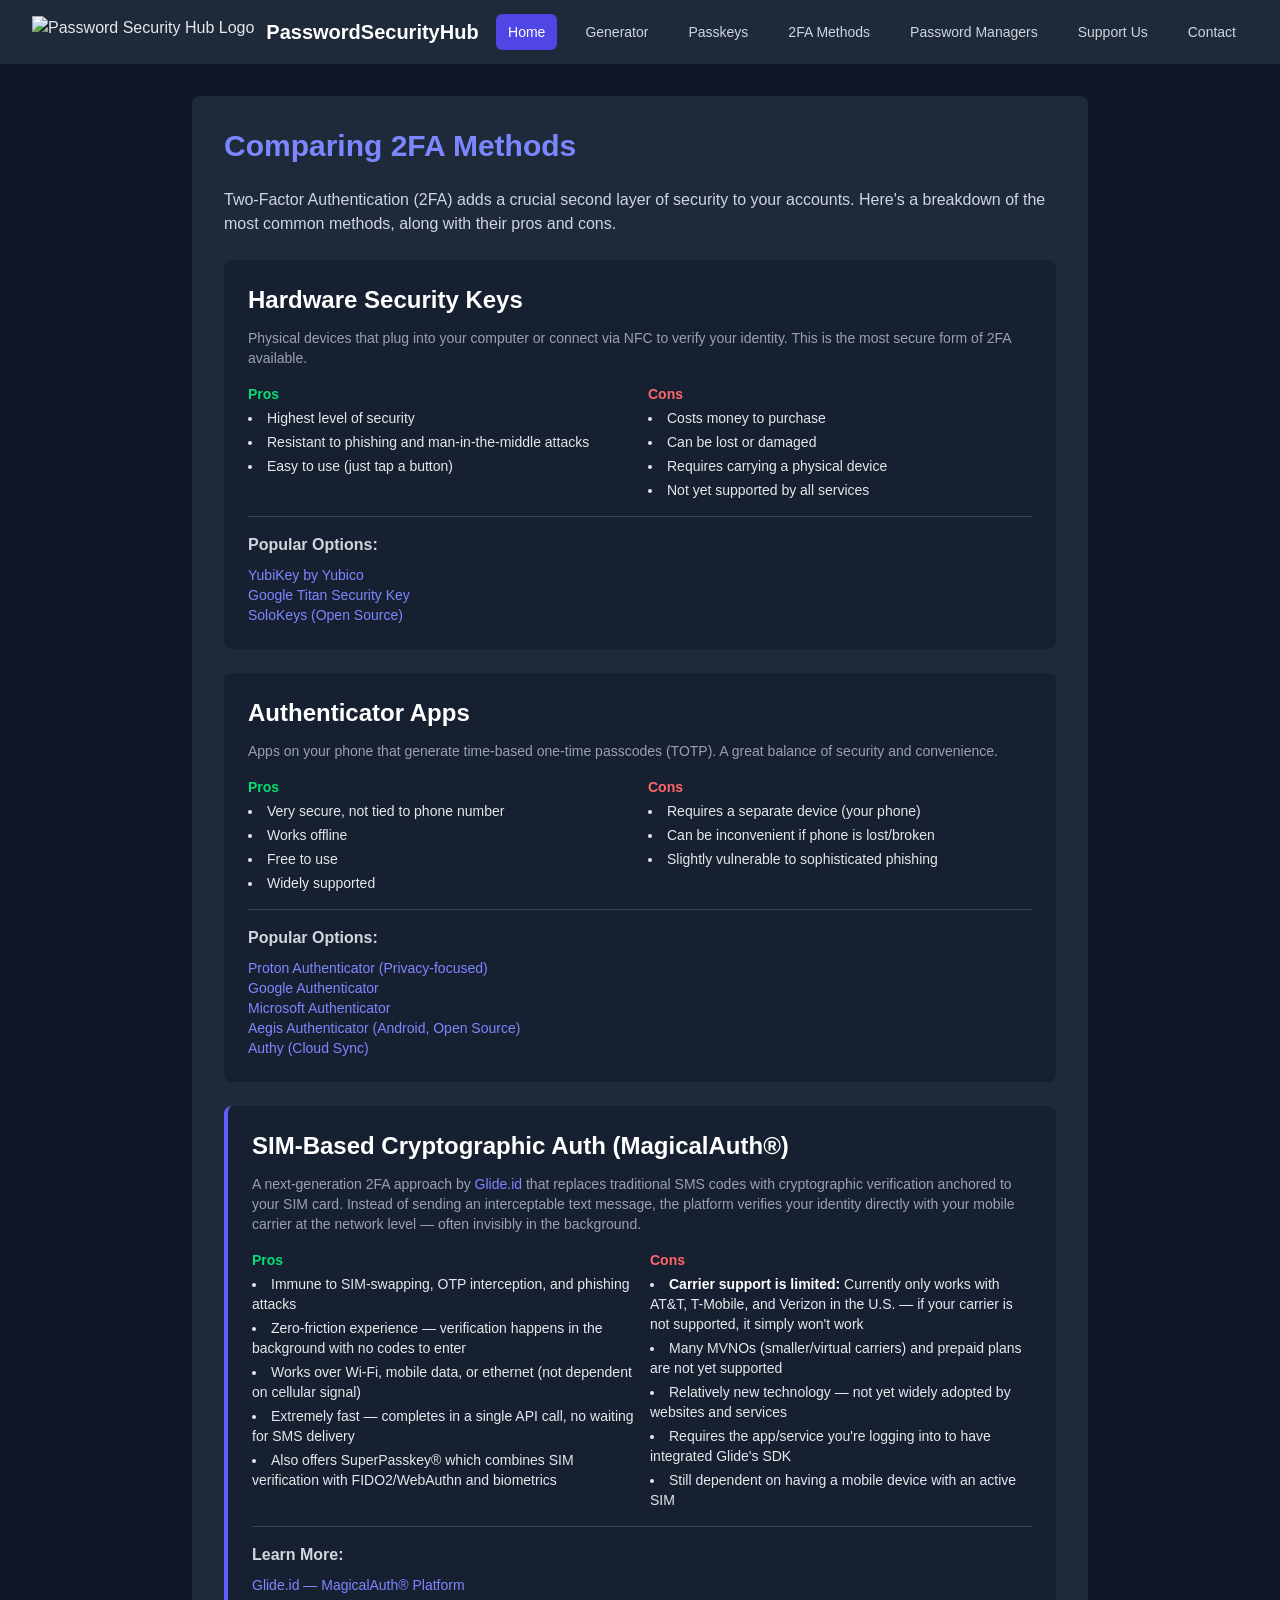
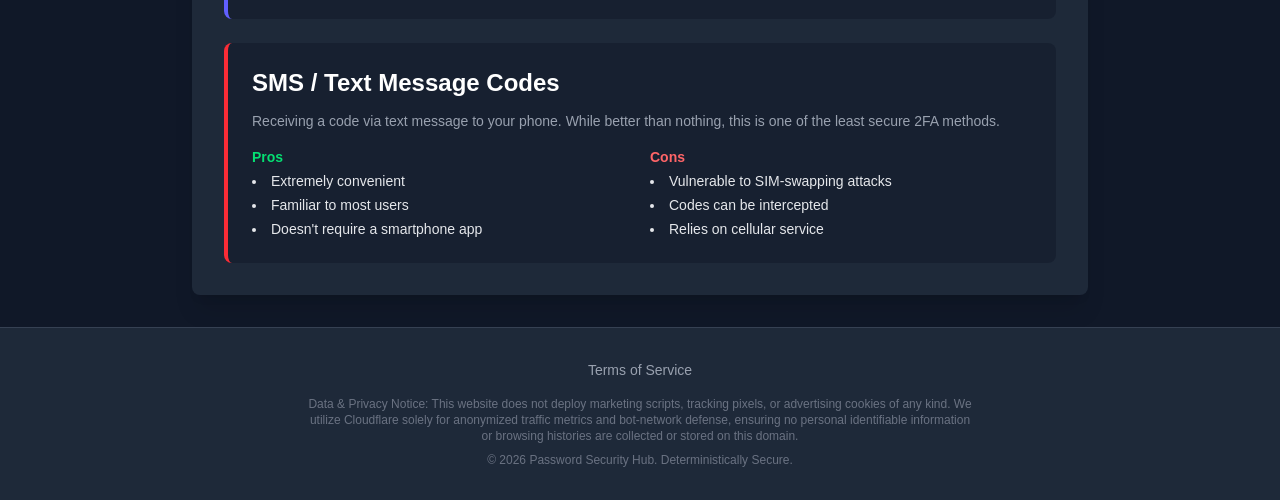
==== commit ca68dbea: "Fixed links on mobile and added reddit/github Hopefully fixed the links for mobile and I added Reddi" ====
--- a/2fa.html
+++ b/2fa.html
@@ -25,19 +25,19 @@
         <header class="bg-gray-800 shadow-lg sticky top-0 z-50">
             <nav class="container mx-auto px-4 sm:px-6 lg:px-8">
                 <div class="flex items-center justify-between h-16">
-                    <div class="flex-shrink-0 flex items-center cursor-pointer" onclick="window.location.href='index.html'">
+                    <a href="index.html" class="flex-shrink-0 flex items-center">
                         <img class="h-8 w-auto" src="https://placehold.co/128x128/4F46E5/FFFFFF?text=PSH" alt="Password Security Hub Logo">
                         <span class="text-xl font-bold text-white ml-3">PasswordSecurityHub</span>
-                    </div>
+                    </a>
                     <!-- Desktop Menu -->
                     <div class="hidden lg:flex items-baseline space-x-4">
-                        <a href="index.html" id="nav-home" class="nav-link px-3 py-2 rounded-md text-sm font-medium text-gray-300">Home</a>
-                        <a href="generator.html" id="nav-generator" class="nav-link px-3 py-2 rounded-md text-sm font-medium text-gray-300">Generator</a>
-                        <a href="passkeys.html" id="nav-passkeys" class="nav-link px-3 py-2 rounded-md text-sm font-medium text-gray-300">Passkeys</a>
-                        <a href="2fa.html" id="nav-2fa" class="nav-link active px-3 py-2 rounded-md text-sm font-medium text-gray-300">2FA Methods</a>
-                        <a href="managers.html" id="nav-managers" class="nav-link px-3 py-2 rounded-md text-sm font-medium text-gray-300">Password Managers</a>
-                        <a href="support.html" id="nav-support" class="nav-link px-3 py-2 rounded-md text-sm font-medium text-gray-300">Support Us</a>
-                        <a href="contact.html" id="nav-contact" class="nav-link px-3 py-2 rounded-md text-sm font-medium text-gray-300">Contact</a>
+                        <a href="index.html" class="nav-link active px-3 py-2 rounded-md text-sm font-medium text-gray-300">Home</a>
+                        <a href="generator.html" class="nav-link px-3 py-2 rounded-md text-sm font-medium text-gray-300">Generator</a>
+                        <a href="passkeys.html" class="nav-link px-3 py-2 rounded-md text-sm font-medium text-gray-300">Passkeys</a>
+                        <a href="2fa.html" class="nav-link px-3 py-2 rounded-md text-sm font-medium text-gray-300">2FA Methods</a>
+                        <a href="managers.html" class="nav-link px-3 py-2 rounded-md text-sm font-medium text-gray-300">Password Managers</a>
+                        <a href="support.html" class="nav-link px-3 py-2 rounded-md text-sm font-medium text-gray-300">Support Us</a>
+                        <a href="contact.html" class="nav-link px-3 py-2 rounded-md text-sm font-medium text-gray-300">Contact</a>
                     </div>
                     <!-- Hamburger Button -->
                     <div class="lg:hidden">
@@ -56,13 +56,13 @@
             <!-- Mobile menu -->
             <div id="mobile-menu" class="lg:hidden hidden">
                 <div class="px-2 pt-2 pb-3 space-y-1 sm:px-3">
-                    <a href="index.html" id="mobile-nav-home" class="nav-link block px-3 py-2 rounded-md text-base font-medium text-gray-300">Home</a>
-                    <a href="generator.html" id="mobile-nav-generator" class="nav-link block px-3 py-2 rounded-md text-base font-medium text-gray-300">Generator</a>
-                    <a href="passkeys.html" id="mobile-nav-passkeys" class="nav-link block px-3 py-2 rounded-md text-base font-medium text-gray-300">Passkeys</a>
-                    <a href="2fa.html" id="mobile-nav-2fa" class="nav-link active block px-3 py-2 rounded-md text-base font-medium text-gray-300">2FA Methods</a>
-                    <a href="managers.html" id="mobile-nav-managers" class="nav-link block px-3 py-2 rounded-md text-base font-medium text-gray-300">Password Managers</a>
-                    <a href="support.html" id="mobile-nav-support" class="nav-link block px-3 py-2 rounded-md text-base font-medium text-gray-300">Support Us</a>
-                    <a href="contact.html" id="mobile-nav-contact" class="nav-link block px-3 py-2 rounded-md text-base font-medium text-gray-300">Contact</a>
+                    <a href="/index" class="nav-link active block px-3 py-2 rounded-md text-base font-medium text-gray-300">Home</a>
+                    <a href="/generator" class="nav-link block px-3 py-2 rounded-md text-base font-medium text-gray-300">Generator</a>
+                    <a href="/passkeys" class="nav-link block px-3 py-2 rounded-md text-base font-medium text-gray-300">Passkeys</a>
+                    <a href="/2fa" class="nav-link block px-3 py-2 rounded-md text-base font-medium text-gray-300">2FA Methods</a>
+                    <a href="/managers" class="nav-link block px-3 py-2 rounded-md text-base font-medium text-gray-300">Password Managers</a>
+                    <a href="/support" class="nav-link block px-3 py-2 rounded-md text-base font-medium text-gray-300">Support Us</a>
+                    <a href="/contact" class="nav-link block px-3 py-2 rounded-md text-base font-medium text-gray-300">Contact</a>
                 </div>
             </div>
         </header>
